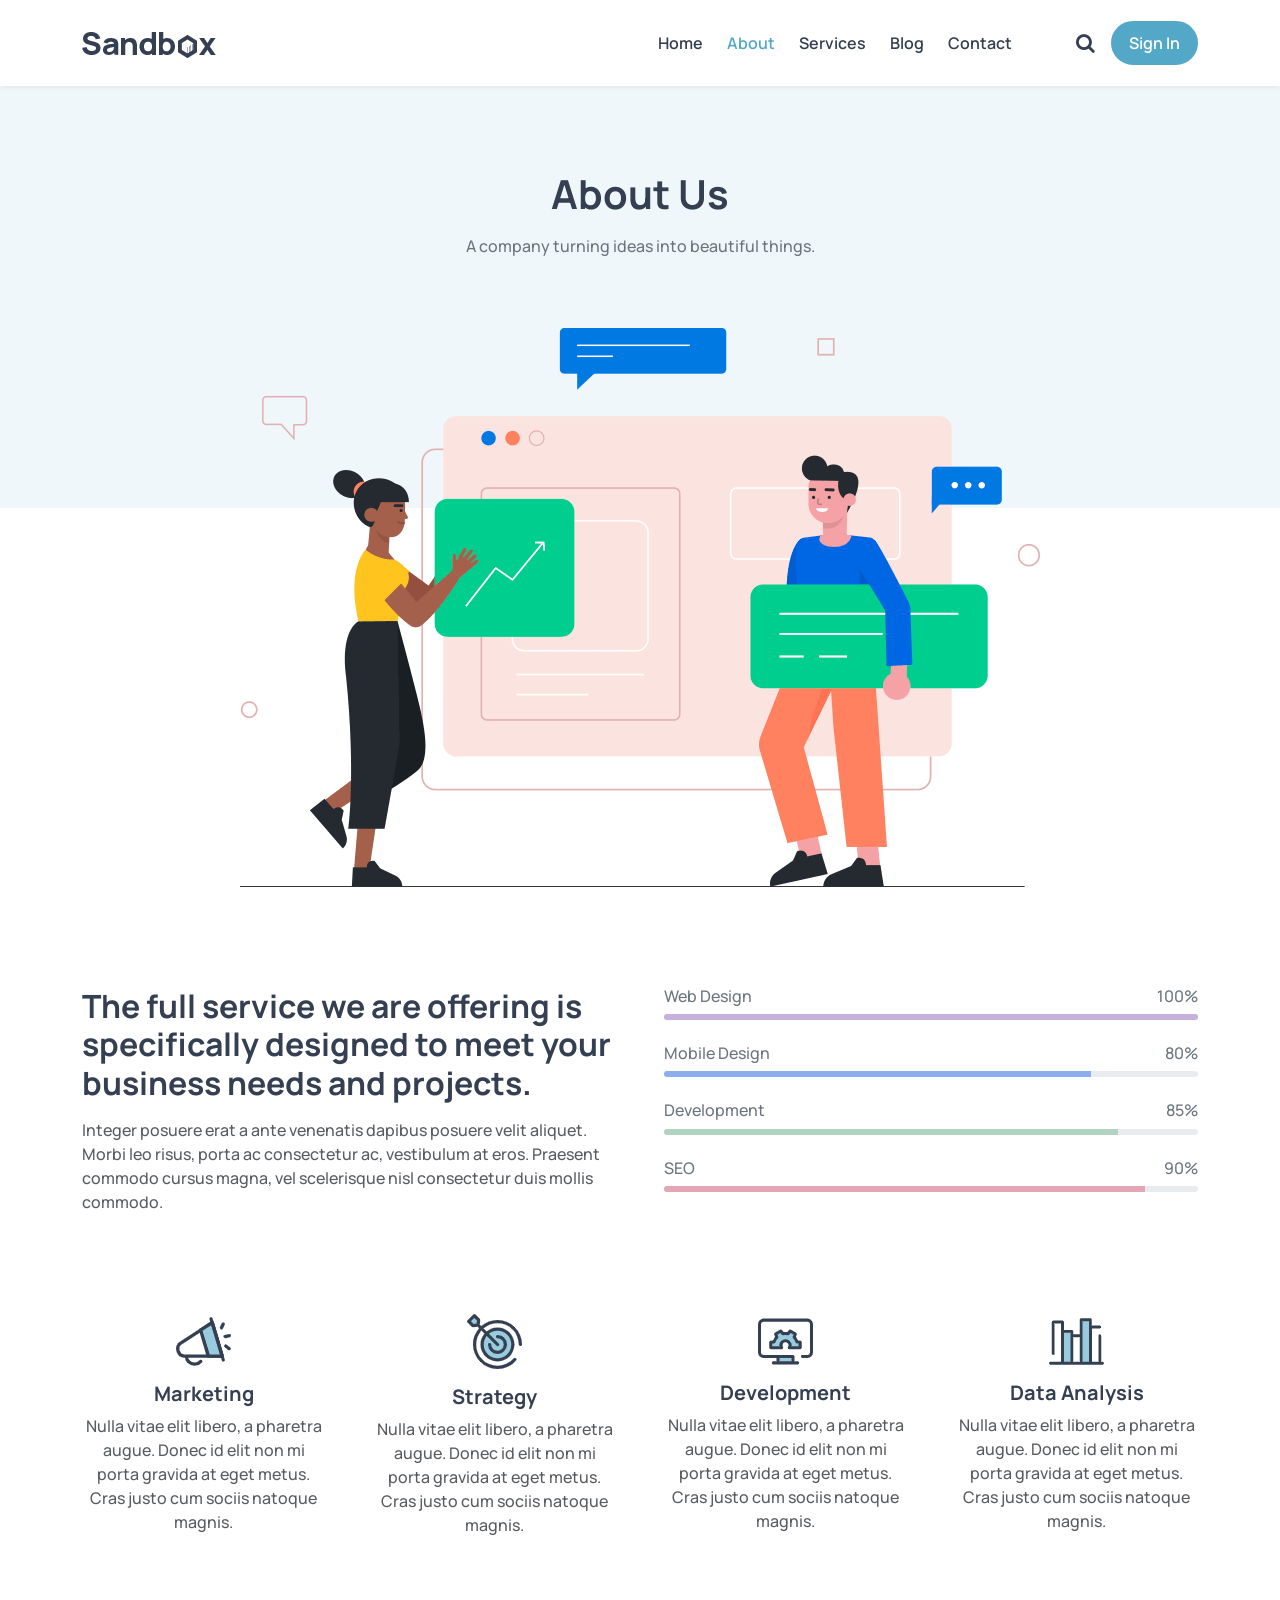
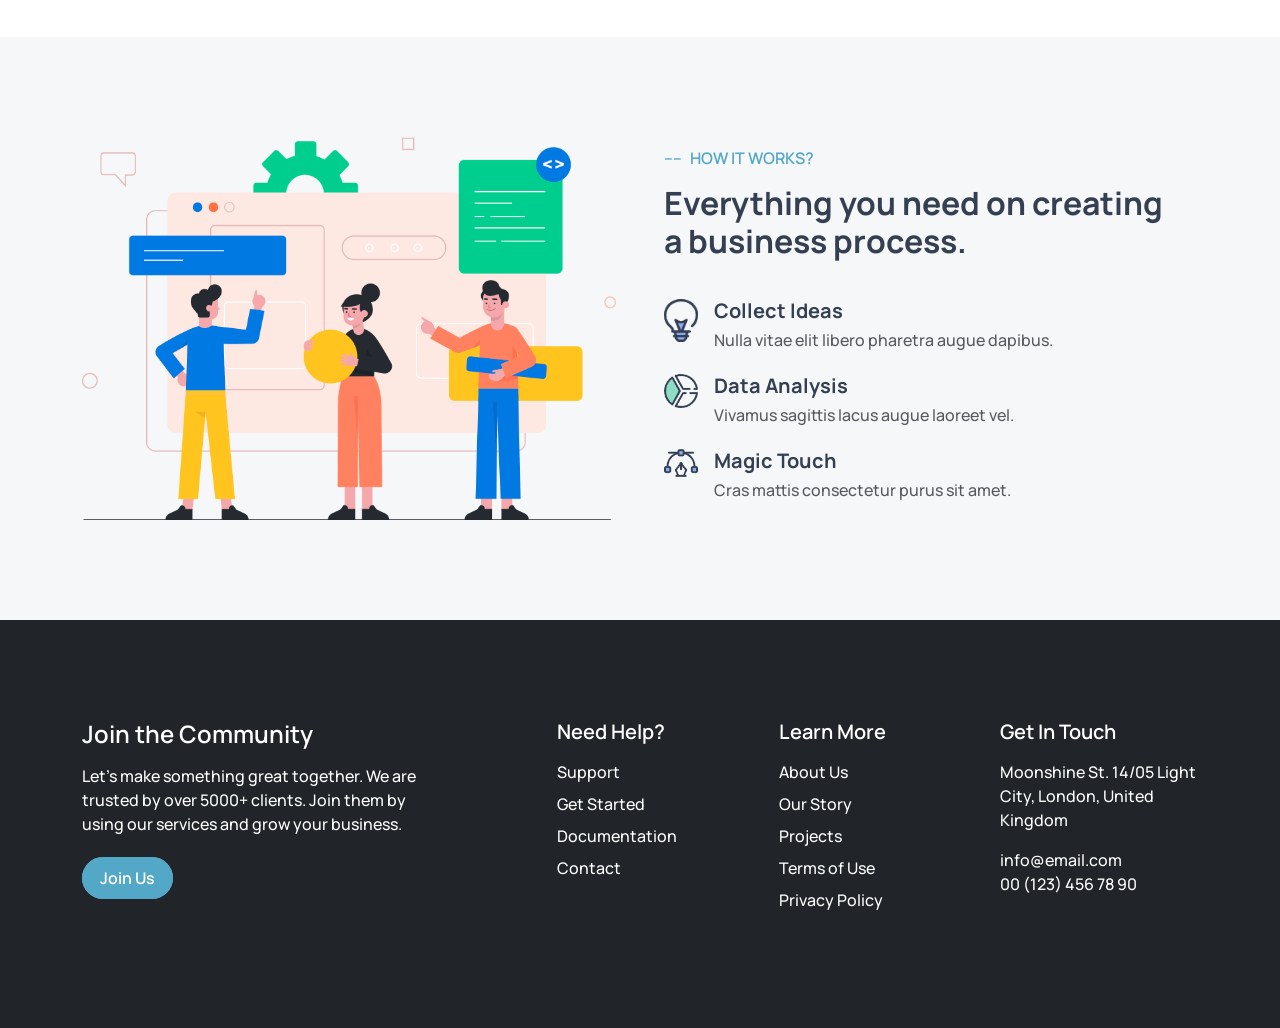
==== about.html @ 1c1f5404 "about 50% completed" ====
<!DOCTYPE html>
<html lang="en">
<head>
    <meta charset="UTF-8">
    <meta name="viewport" content="width=device-width, initial-scale=1">
    <title>Sandbox || About</title>
    <!-- Icons -->
    <link rel="stylesheet" href="https://cdnjs.cloudflare.com/ajax/libs/font-awesome/4.7.0/css/font-awesome.css"
        integrity="sha512-5A8nwdMOWrSz20fDsjczgUidUBR8liPYU+WymTZP1lmY9G6Oc7HlZv156XqnsgNUzTyMefFTcsFH/tnJE/+xBg=="
        crossorigin="anonymous" referrerpolicy="no-referrer" />
    <link rel="icon" type="png" href="images/logo/2.png">
    <!-- Fonts -->
    <link
        href="https://fonts.googleapis.com/css2?family=DM+Serif+Display:ital@0;1&family=Manrope:wght@200..800&display=swap"
        rel="stylesheet">
    <!-- CSS -->
    <link rel="stylesheet" href="https://cdn.jsdelivr.net/npm/bootstrap@5.3.8/dist/css/bootstrap.min.css">
    <link rel="stylesheet" href="css/master.css">
    <link rel="stylesheet" href="css/about.css">
</head>
<body>
    <!-- Navigation Start -->
    <nav class="navbar navbar-expand-lg bg-white">
        <div class="container">
            <a class="navbar-brand" href="index.html"><img src="images/logo/1.png" alt=""></a>
            <button class="navbar-toggler border-0" type="button" data-bs-toggle="collapse"
                data-bs-target="#navbarNavAltMarkup" aria-controls="navbarNavAltMarkup" aria-expanded="false"
                aria-label="Toggle navigation">
                <span class="navbar-toggler-icon"></span>
            </button>
            <div class="collapse navbar-collapse justify-content-end" id="navbarNavAltMarkup">
                <div class="navbar-nav align-items-lg-center align-items-start">
                    <a class="nav-link me-lg-2 me-0 mt-lg-0 mt-3 fw-semibold" aria-current="page"
                        href="index.html">Home</a>
                    <a class="nav-link me-lg-2 me-0 fw-semibold active" href="#">About</a>
                    <a class="nav-link me-lg-2 me-0 fw-semibold" href="service.html">Services</a>
                    <a class="nav-link me-lg-2 me-0 fw-semibold" href="blog.html">Blog</a>
                    <a class="nav-link me-lg-5 me-0 fw-semibold" href="contact.html">Contact</a>
                    <div class="d-flex align-items-center my-lg-0 my-2">
                        <a class="nav-link fw-semibold fs-5 me-2" href="contact.html"><i class="fa fa-search"
                                aria-hidden="true"></i></a>
                        <a href="contact.html"
                            class="btn_a px-3 py-2 text-white fw-semibold rounded-5 text-decoration-none">Sign In</a>
                    </div>
                </div>
            </div>
        </div>
    </nav>
    <!-- Navigation End -->


    <!-- Header Start -->
    <header>
        <div class="container">
            <div class="headline text-center mx-auto">
                <h1 class="fw-bold mb-lg-3 mb-2">About Us</h1>
                <h6 class="text-secondary lh-base mb-0">A company turning ideas into beautiful things.</h6>
            </div>
        </div>
    </header>
    <div class="header_image text-center"><img src="images/about/1.png" class="img-fluid" alt=""></div>
    <!-- Header End -->


    <!-- Service Top Start -->
    <section class="service_top">
        <div class="container">
            <div class="row g-lg-5 g-md-5 g-4">
                <div class="col-lg-6 d-lg-block d-none">
                    <h2 class="fw-bold mb-3">The full service we are offering is specifically designed to meet your business needs and projects.</h2>
                    <h6 class="text-muted lh-base mb-0">Integer posuere erat a ante venenatis dapibus posuere velit aliquet. Morbi leo risus, porta ac consectetur ac,
                    vestibulum at eros. Praesent commodo cursus magna, vel scelerisque nisl consectetur duis mollis commodo.</h6>
                </div>
                <div class="col-lg-6 d-lg-block d-none">
                    <div class="a mb-4">
                        <div class="labels d-flex justify-content-between align-items-center">
                            <h6 class="text-secondary mb-2">Web Design</h6>
                            <h6 class="text-secondary mb-2">100%</h6>
                        </div>
                        <div class="progress" role="progressbar" aria-label="Example 20px high" aria-valuenow="25" aria-valuemin="0"
                            aria-valuemax="100" style="height: 6px">
                            <div class="progress-bar" style="width: 100%"></div>
                        </div>
                    </div>
                    <div class="b mb-4">
                        <div class="labels d-flex justify-content-between align-items-center">
                            <h6 class="text-secondary mb-2">Mobile Design</h6>
                            <h6 class="text-secondary mb-2">80%</h6>
                        </div>
                        <div class="progress" role="progressbar" aria-label="Example 20px high" aria-valuenow="25" aria-valuemin="0"
                            aria-valuemax="100" style="height: 6px">
                            <div class="progress-bar" style="width: 80%"></div>
                        </div>
                    </div>
                    <div class="c mb-4">
                        <div class="labels d-flex justify-content-between align-items-center">
                            <h6 class="text-secondary mb-2">Development</h6>
                            <h6 class="text-secondary mb-2">85%</h6>
                        </div>
                        <div class="progress" role="progressbar" aria-label="Example 20px high" aria-valuenow="25" aria-valuemin="0"
                            aria-valuemax="100" style="height: 6px">
                            <div class="progress-bar" style="width: 85%"></div>
                        </div>
                    </div>
                    <div class="d">
                        <div class="labels d-flex justify-content-between align-items-center">
                            <h6 class="text-secondary mb-2">SEO</h6>
                            <h6 class="text-secondary mb-2">90%</h6>
                        </div>
                        <div class="progress" role="progressbar" aria-label="Example 20px high" aria-valuenow="25" aria-valuemin="0"
                            aria-valuemax="100" style="height: 6px">
                            <div class="progress-bar" style="width: 90%"></div>
                        </div>
                    </div>
                </div>
                <div class="col-lg-6 d-lg-none d-block">
                    <div class="a mb-lg-4 mb-md-4 mb-3">
                        <div class="labels d-flex justify-content-between align-items-center">
                            <h6 class="text-secondary mb-2">Web Design</h6>
                            <h6 class="text-secondary mb-2">100%</h6>
                        </div>
                        <div class="progress" role="progressbar" aria-label="Example 20px high" aria-valuenow="25" aria-valuemin="0"
                            aria-valuemax="100" style="height: 6px">
                            <div class="progress-bar" style="width: 100%"></div>
                        </div>
                    </div>
                    <div class="b mb-lg-4 mb-md-4 mb-3">
                        <div class="labels d-flex justify-content-between align-items-center">
                            <h6 class="text-secondary mb-2">Mobile Design</h6>
                            <h6 class="text-secondary mb-2">80%</h6>
                        </div>
                        <div class="progress" role="progressbar" aria-label="Example 20px high" aria-valuenow="25" aria-valuemin="0"
                            aria-valuemax="100" style="height: 6px">
                            <div class="progress-bar" style="width: 80%"></div>
                        </div>
                    </div>
                    <div class="c mb-lg-4 mb-md-4 mb-3">
                        <div class="labels d-flex justify-content-between align-items-center">
                            <h6 class="text-secondary mb-2">Development</h6>
                            <h6 class="text-secondary mb-2">85%</h6>
                        </div>
                        <div class="progress" role="progressbar" aria-label="Example 20px high" aria-valuenow="25" aria-valuemin="0"
                            aria-valuemax="100" style="height: 6px">
                            <div class="progress-bar" style="width: 85%"></div>
                        </div>
                    </div>
                    <div class="d mb-lg-0 mb-md-0 mb-2">
                        <div class="labels d-flex justify-content-between align-items-center">
                            <h6 class="text-secondary mb-2">SEO</h6>
                            <h6 class="text-secondary mb-2">90%</h6>
                        </div>
                        <div class="progress" role="progressbar" aria-label="Example 20px high" aria-valuenow="25" aria-valuemin="0"
                            aria-valuemax="100" style="height: 6px">
                            <div class="progress-bar" style="width: 90%"></div>
                        </div>
                    </div>
                </div>
                <div class="col-lg-6 d-lg-none d-block">
                    <h2 class="fw-bold mb-3">The full service we are offering is specifically designed to meet your business needs and
                        projects.</h2>
                    <h6 class="text-muted lh-base mb-0">Integer posuere erat a ante venenatis dapibus posuere velit aliquet. Morbi leo
                        risus, porta ac consectetur ac,
                        vestibulum at eros. Praesent commodo cursus magna, vel scelerisque nisl consectetur duis mollis commodo.</h6>
                </div>
            </div>
        </div>
    </section>
    <!-- Service Top End -->


    <!-- Service Bottom Start -->
    <section class="service_btm">
        <div class="container">
            <div class="row g-5 align-items-center justify-content-center">
                <div class="col-lg-3 col-md-6">
                    <div class="item text-center">
                        <div class="icon"><img src="images/waw/icon/3.PNG" class="img-fluid" alt=""></div>
                        <h5 class="fw-bold mt-3 mb-2">Marketing</h5>
                        <h6 class="text-muted lh-base mb-0 mx-auto">Nulla vitae elit libero, a pharetra augue. Donec id elit non mi porta gravida at eget metus. Cras justo cum sociis
                        natoque magnis.</h6>
                    </div>
                </div>
                <div class="col-lg-3 col-md-6">
                    <div class="item text-center">
                        <div class="icon"><img src="images/waw/icon/1.PNG" class="img-fluid" alt=""></div>
                        <h5 class="fw-bold mt-3 mb-2">Strategy</h5>
                        <h6 class="text-muted lh-base mb-0 mx-auto">Nulla vitae elit libero, a pharetra augue. Donec id elit non mi porta gravida at eget metus. Cras justo cum sociis
                        natoque magnis.</h6>
                    </div>
                </div>
                <div class="col-lg-3 col-md-6">
                    <div class="item text-center">
                        <div class="icon"><img src="images/waw/icon/4.PNG" class="img-fluid" alt=""></div>
                        <h5 class="fw-bold mt-3 mb-2">Development</h5>
                        <h6 class="text-muted lh-base mb-0 mx-auto">Nulla vitae elit libero, a pharetra augue. Donec id elit non mi porta gravida at eget metus. Cras justo cum sociis
                        natoque magnis.</h6>
                    </div>
                </div>
                <div class="col-lg-3 col-md-6">
                    <div class="item text-center">
                        <div class="icon"><img src="images/waw/icon/5.PNG" class="img-fluid" alt=""></div>
                        <h5 class="fw-bold mt-3 mb-2">Data Analysis</h5>
                        <h6 class="text-muted lh-base mb-0 mx-auto">Nulla vitae elit libero, a pharetra augue. Donec id elit non mi porta gravida at eget metus. Cras justo cum sociis
                        natoque magnis.</h6>
                    </div>
                </div>
            </div>
        </div>
    </section>
    <!-- Service Bottom End -->


    <!-- How It Works Start -->
    <section class="hiw">
        <div class="container">
            <div class="row g-5 align-items-center">
                <div class="col-lg-6">
                    <div class="image"><img src="images/about/2.png" class="img-fluid" alt=""></div>
                </div>
                <div class="col-lg-6">
                    <h6 class="cyan fw-semibold mb-lg-3 mb-md-3 mb-2"><span class="me-2">----</span>HOW IT WORKS?</h6>
                    <h2 class="fw-bold">Everything you need on creating a business process.</h2>
                    <div class="items mt-4">
                        <div class="item d-flex mb-3">
                            <div class="icon me-3"><img src="images/waw/icon/9.PNG" alt=""></div>
                            <div class="texts">
                                <h5 class="fw-bold">Collect Ideas</h5>
                                <h6 class="text-muted">Nulla vitae elit libero pharetra augue dapibus.</h6>
                            </div>
                        </div>
                        <div class="item d-flex mb-3">
                            <div class="icon me-3"><img src="images/waw/icon/10.PNG" alt=""></div>
                            <div class="texts">
                                <h5 class="fw-bold">Data Analysis</h5>
                                <h6 class="text-muted">Vivamus sagittis lacus augue laoreet vel.</h6>
                            </div>
                        </div>
                        <div class="item d-flex">
                            <div class="icon me-3"><img src="images/waw/icon/11.PNG" alt=""></div>
                            <div class="texts">
                                <h5 class="fw-bold">Magic Touch</h5>
                                <h6 class="text-muted">Cras mattis consectetur purus sit amet.</h6>
                            </div>
                        </div>
                    </div>
                </div>
            </div>
        </div>
    </section>
    <!-- How It Works End -->


    <!-- Footer Start -->
    <footer class="bg-dark">
        <div class="container">
            <div class="row">
                <div class="col-lg-4">
                    <h4 class="fw-semibold mb-3 text-white">Join the Community</h4>
                    <h6 class="text-white lh-base">Let's make something great together. We are trusted by over 5000+
                        clients. Join them by using our services and grow your
                        business.</h6>
                    <a href="contact.html"
                        class="btn_a px-3 py-2 text-white fw-semibold rounded-5 text-decoration-none">Join Us</a>
                </div>
                <div class="col-lg-7 offset-lg-1">
                    <div class="row">
                        <div class="col-lg-4 col-md-4">
                            <h5 class="fw-semibold mb-lg-3 mb-md-3 mb-2 mt-lg-0 mt-5 text-white">Need Help?</h5>
                            <ul class="links ps-0 list-unstyled">
                                <li class="mb-lg-2 mb-md-2 mb-0"><a href="#"
                                        class="text-white text-decoration-none">Support</a></li>
                                <li class="mb-lg-2 mb-md-2 mb-0"><a href="#" class="text-white text-decoration-none">Get
                                        Started</a></li>
                                <li class="mb-lg-2 mb-md-2 mb-0"><a href="#"
                                        class="text-white text-decoration-none">Documentation</a></li>
                                <li><a href="contact.html" class="text-white text-decoration-none">Contact</a></li>
                            </ul>
                        </div>
                        <div class="col-lg-4 col-md-4">
                            <h5 class="fw-semibold mb-lg-3 mb-md-3 mb-2 mt-lg-0 mt-md-5 mt-4 text-white">Learn More</h5>
                            <ul class="links ps-0 list-unstyled">
                                <li class="mb-lg-2 mb-md-2 mb-0"><a href="about.html"
                                        class="text-white text-decoration-none">About Us</a></li>
                                <li class="mb-lg-2 mb-md-2 mb-0"><a href="#" class="text-white text-decoration-none">Our
                                        Story</a></li>
                                <li class="mb-lg-2 mb-md-2 mb-0"><a href="#"
                                        class="text-white text-decoration-none">Projects</a></li>
                                <li class="mb-lg-2 mb-md-2 mb-0"><a href="#" class="text-white text-decoration-none">Terms
                                        of Use</a></li>
                                <li><a href="#" class="text-white text-decoration-none">Privacy Policy</a></li>
                            </ul>
                        </div>
                        <div class="col-lg-4 col-md-4">
                            <h5 class="fw-semibold mb-3 mt-lg-0 mt-md-0 margin_top mt-4 text-white">Get In Touch</h5>
                            <p class="text-white mb-lg-3 mb-md-3 mb-2">Moonshine St. 14/05 Light City, London, United
                                Kingdom</p>
                            <a href="#" class="email d-block text-white text-decoration-none">info@email.com</a>
                            <a href="#" class="number d-block text-white text-decoration-none">00 (123) 456 78 90</a>
                        </div>
                    </div>
                </div>
            </div>
        </div>
    </footer>
    <!-- Footer End -->
    
    
    <!-- Javascript -->
    <script src="https://cdn.jsdelivr.net/npm/bootstrap@5.3.8/dist/js/bootstrap.bundle.min.js"></script>
</body>
</html>
---- css/master.css ----
*,*::before,*::after {
    margin: 0;
    padding: 0;
    box-sizing: border-box;
    outline: 0;
}


/* Fonts */
body {
    font-family: "Manrope", sans-serif;
}
.fancy {
    font-family: "DM Serif Display", sans-serif;
}
.cyan {
    color: #54a8c7;
}


/* Buttons */
.btn_a {
    border: 2px solid #54a8c7;
    background-color: #54a8c7;
}
.btn_a:hover {
    transform: translateY(-2px);
    box-shadow: 0 6px 10px 0 #0000001e;
}
.btn_b {
    border: 2px solid #54a8c7;
    color: #54a8c7;
}
.btn_b:hover {
    background-color: #54a8c7;
    color: #fff;
    transform: translateY(-2px);
    box-shadow: 0 6px 10px 0 #0000001e;
}


/* Navigation CSS Start */
.navbar {
    position: fixed;
    top: 0;
    left: 0;
    width: 100%;
    z-index: 9999;
    padding: 20px 0;
    box-shadow: 0 0 5px 0 #ddd;
}
.navbar .nav-link {
    color: #343f52;
}
.navbar .active, .navbar .nav-link:hover {
    color: #54a8c7 !important;
}
/* Navigation CSS End */


/* Footer CSS Start */
footer {
    padding: 100px 0;
}
footer h4, footer h5 {
    color: #343f52;
}
footer h6, footer p {
    margin-bottom: 30px;
}
footer .links li a, footer p, footer .email, footer .number {
    font-weight: 500;
    transition: 0.4s;
}
footer .links li a:hover, footer .email:hover, footer .number:hover {
    color: #54a8c7 !important;
}
@media screen and (max-width: 768px) {
    footer {
        padding: 60px 0;
    }
    footer h4 {
        font-size: 18px;
    }
    footer h5 {
        font-size: 16px;
    }
    footer h6, footer p, footer .links li a, footer .email, footer .number, footer .btn_a {
        font-size: 14px;
    }
    footer .margin_top {
        margin-top: 44px !important;
    }
}
@media screen and (max-width: 576px) {
    footer {
        padding: 38px 0;
    }
    footer h4 {
        font-size: 16px;
    }
    footer h5 {
        font-size: 14px;
    }
    footer h6, footer p, footer .links li a, footer .email, footer .number, footer .btn_a {
        font-size: 12px;
    }
    footer .margin_top {
        margin-top: 24px !important;
    }
}
/* Footer CSS End */
---- css/about.css ----
/* Header CSS Start */
header {
    padding: 170px 0 250px;
    background-color: #eff7fa;
    margin-bottom: -180px;
}
header .headline {
    max-width: 360px;
}
header .headline h1 {
    color: #343f52;
}
@media screen and (max-width: 768px) {
    header {
        padding: 150px 0 170px;
        margin-bottom: -120px;
    }
    header .headline {
        max-width: 220px;
    }
    header .headline h1 {
        font-size: 38px;
    }
    header .headline h6 {
        font-size: 14px;
    }
    .header_image {
        padding: 0 60px;
    }
}
@media screen and (max-width: 576px) {
    header {
        padding: 130px 0;
        margin-bottom: -100px;
    }
    header .headline {
        max-width: 180px;
    }
    header .headline h1 {
        font-size: 24px;
    }
    header .headline h6 {
        font-size: 12px;
    }
    .header_image {
        padding: 0 30px;
    }
}
/* Header CSS End */


/* Service Top CSS Start */
.service_top {
    padding: 100px 0;
}
.service_top h2 {
    color: #343f52;
}
.service_top .a .progress-bar {
    background-color: #c6b0dc;
}
.service_top .b .progress-bar {
    background-color: #8caeec;
}
.service_top .c .progress-bar {
    background-color: #b0d4c1;
}
.service_top .d .progress-bar {
    background-color: #e3a6b6;
}
@media screen and (max-width: 768px) {
    .service_top {
        padding: 60px 0;
    }
    .service_top h2 {
        font-size: 26px;
    }
    .service_top h6 {
        font-size: 14px;
    }
}
@media screen and (max-width: 576px) {
    .service_top {
        padding: 38px 0;
    }
    .service_top h2 {
        font-size: 17px;
    }
    .service_top h6 {
        font-size: 11px;
    }
}
/* Service Top CSS End */


/* Service Bottom CSS Start */
.service_btm {
    padding: 0 0 100px;
}
.service_btm .item h5 {
    color: #343f52;
}
.service_btm .item h6 {
    max-width: 280px;
}
@media screen and (max-width: 768px) {
    .service_btm {
        padding: 0 0 60px;
    }
    .service_btm .item h5 {
        font-size: 16px;
    }
    .service_btm .item h6 {
        font-size: 14px;
    }
}
@media screen and (max-width: 576px) {
    .service_btm {
        padding: 0 0 38px;
    }
    .service_btm .item h5 {
        font-size: 14px;
    }
    .service_btm .item h6 {
        font-size: 12px;
        max-width: 220px;
    }
}
/* Service Bottom CSS End */


/* How It Works CSS Start */
.hiw {
    padding: 100px 0;
    background-color: #f6f7f9;
}
.hiw h2 {
    max-width: 500px;
    margin-bottom: 38px;
}
.hiw h2, .hiw .item h5 {
    color: #343f52;
}
.hiw .item .icon img {
    width: 34px;
}
@media screen and (max-width: 768px) {
    .hiw {
        padding: 60px 0;
    }
    .hiw h2 {
        font-size: 26px;
    }
    .hiw .item h5 {
        font-size: 16px;
    }
    .hiw h6 {
        font-size: 14px;
    }
}
@media screen and (max-width: 576px) {
    .hiw {
        padding: 38px 0;
    }
    .hiw h2 {
        font-size: 18px;
        margin-bottom: 26px;
    }
    .hiw .item h5 {
        font-size: 14px;
    }
    .hiw h6 {
        font-size: 12px;
    }
}
/* How It Works CSS End */
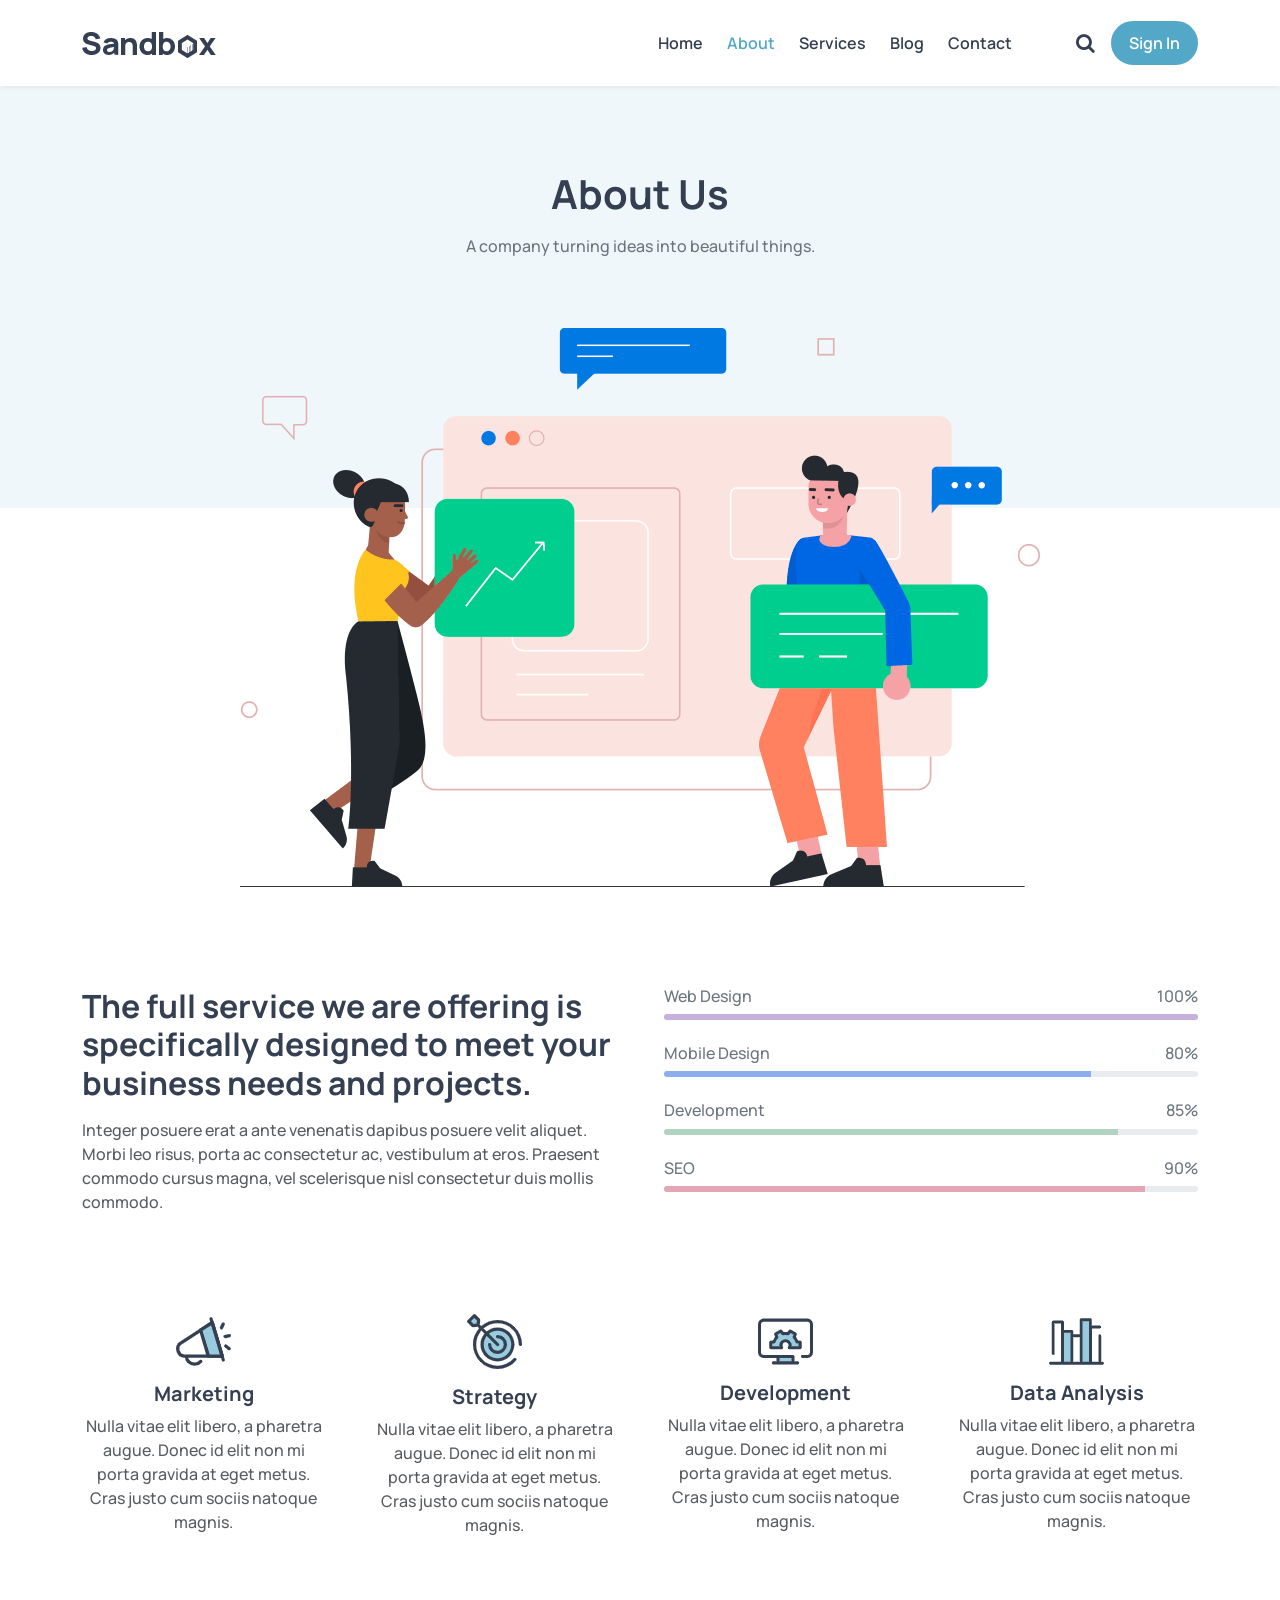
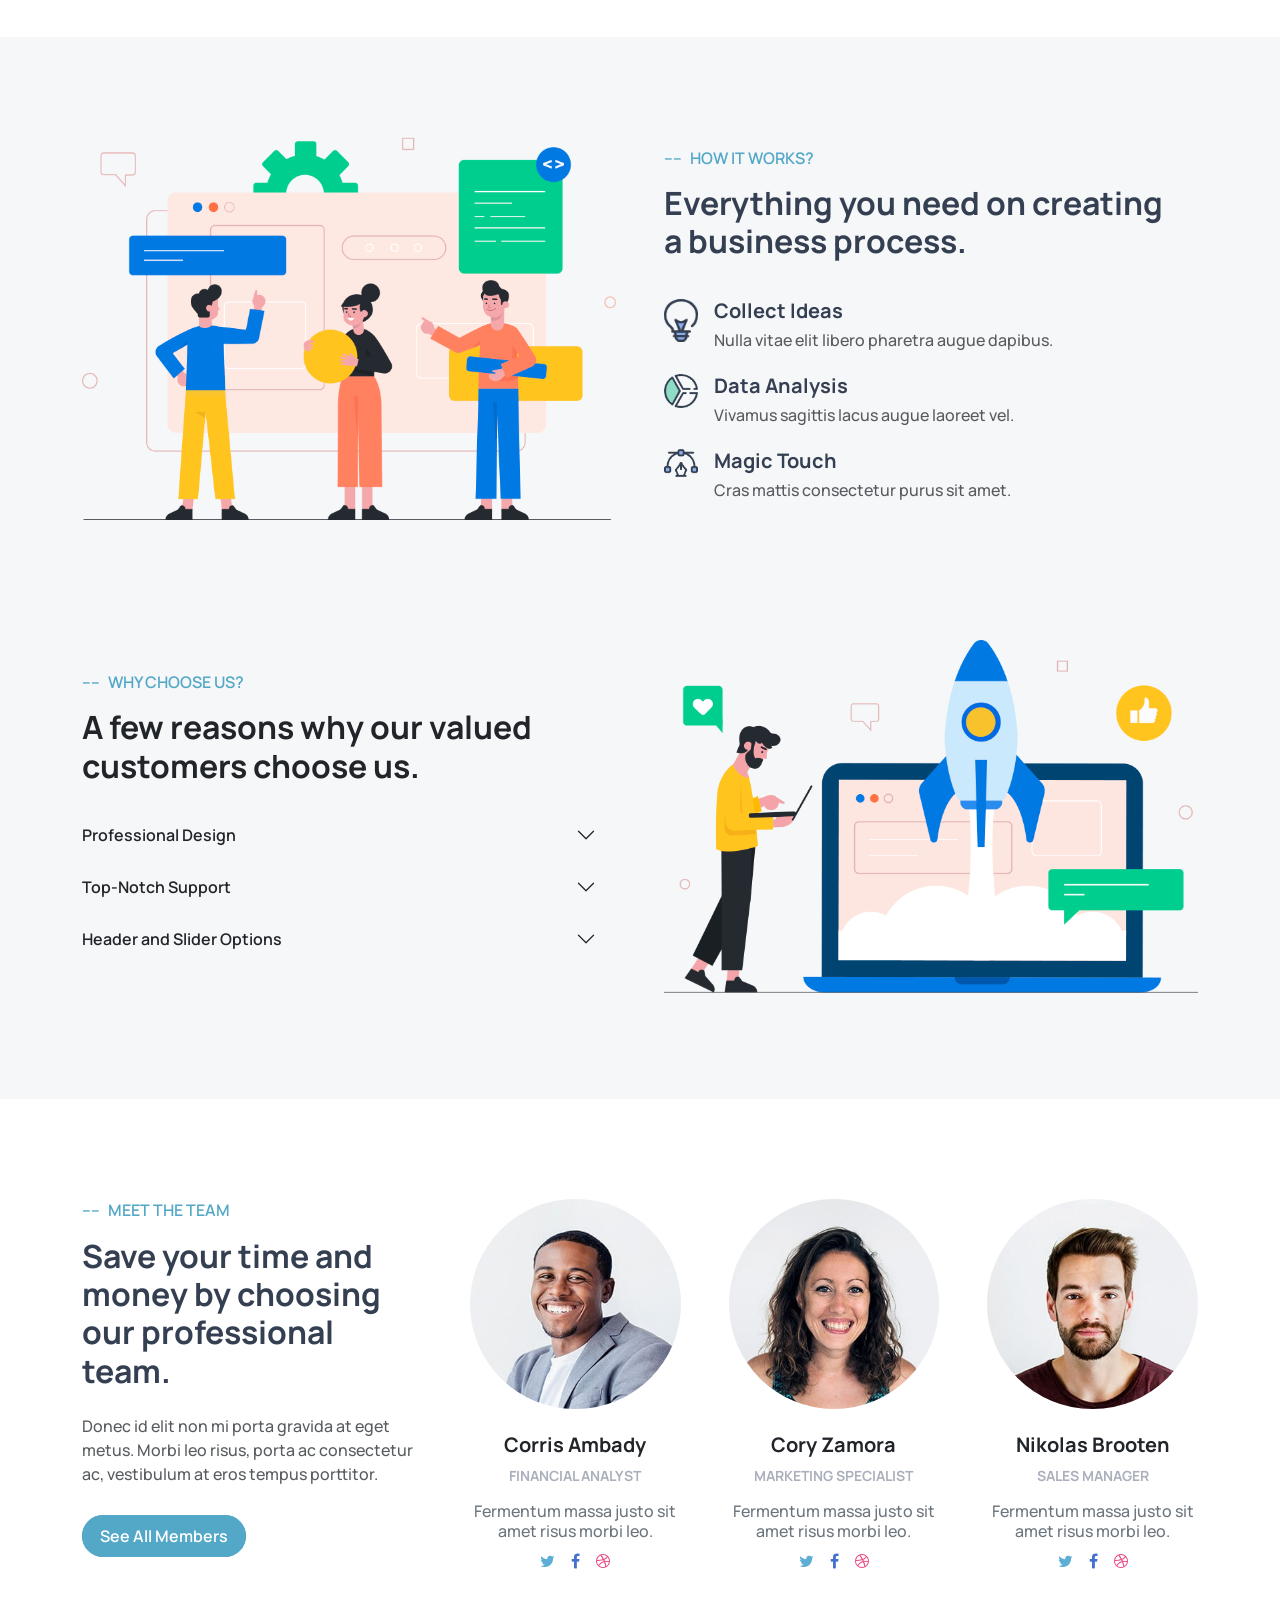
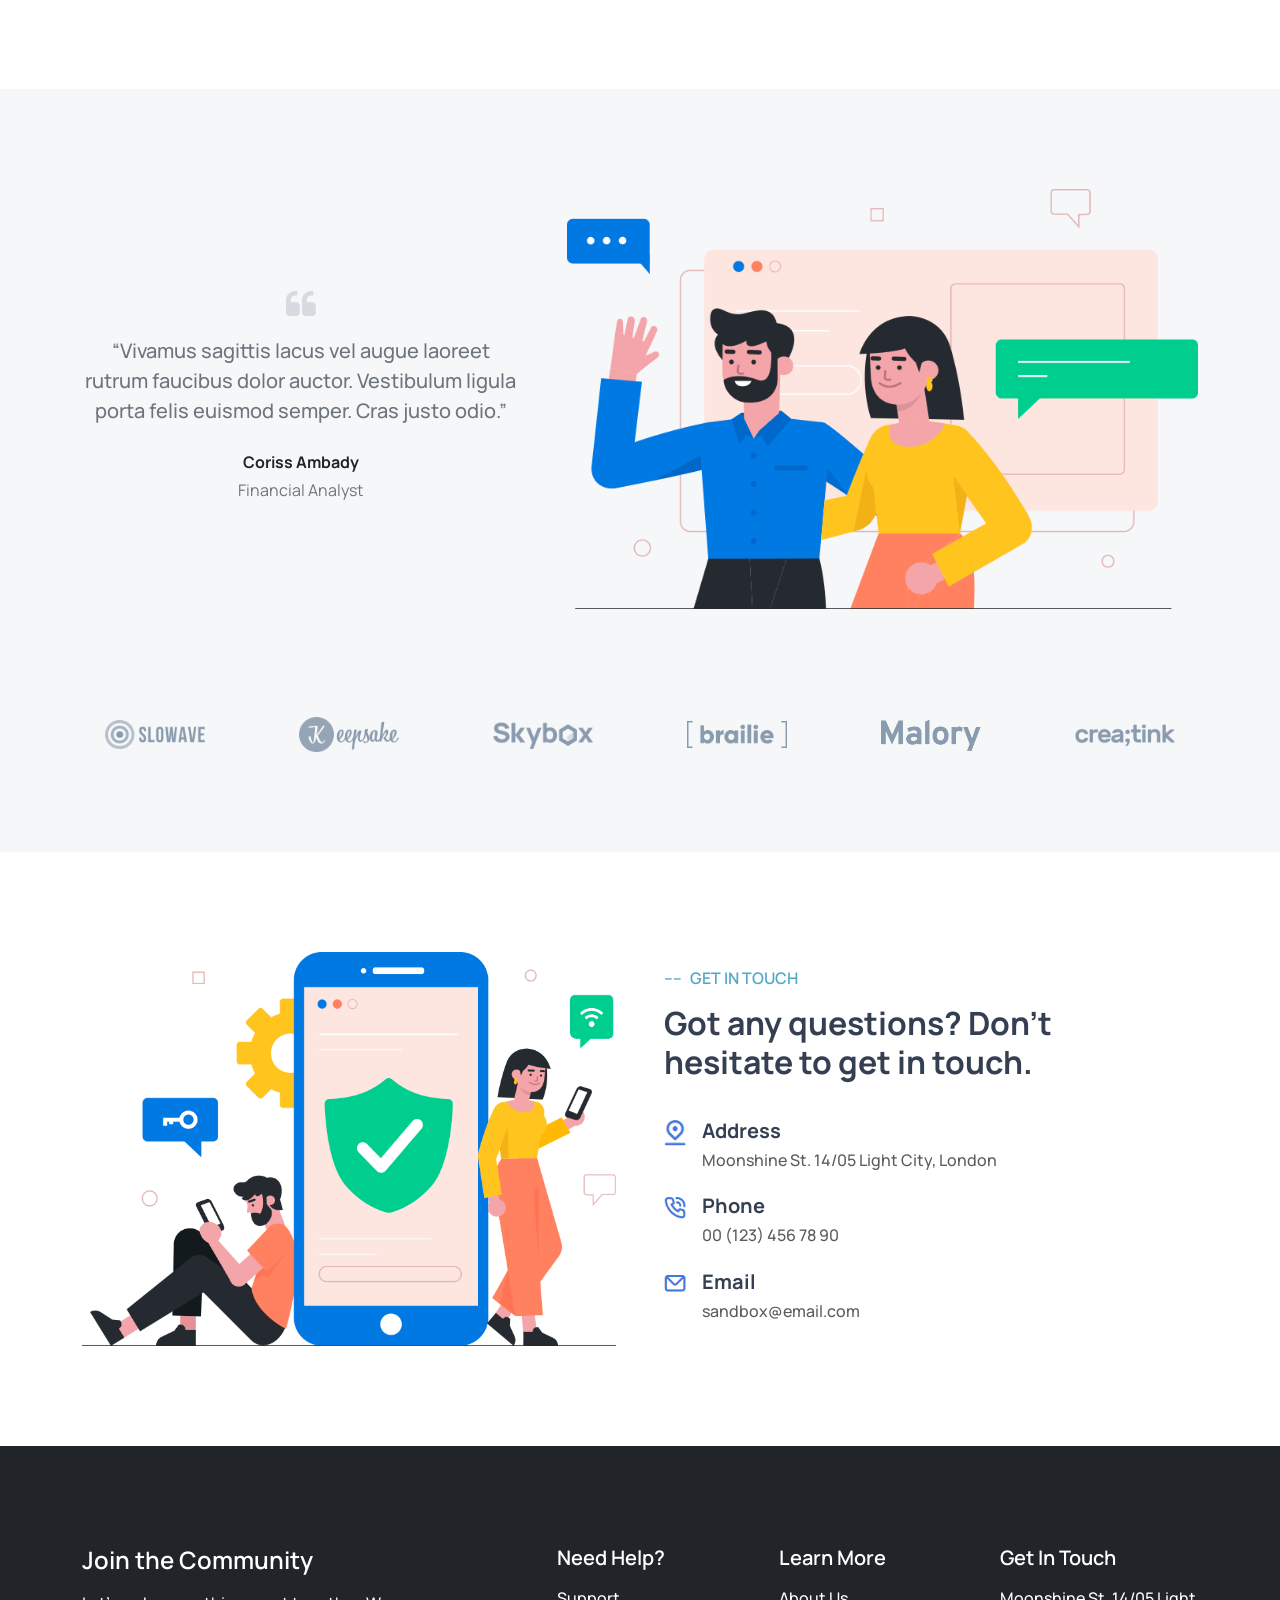
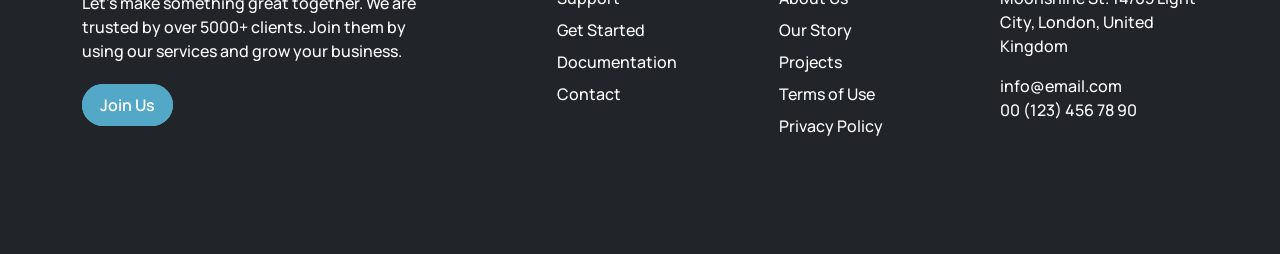
==== commit 11622055: "contact page completed, service page started" ====
--- a/about.html
+++ b/about.html
@@ -250,6 +250,211 @@
     <!-- How It Works End -->
 
 
+    <!-- Why Choose Us Start -->
+    <section class="wcu">
+        <div class="container">
+            <div class="row g-5 align-items-center">
+                <div class="col-lg-6">
+                    <h6 class="cyan fw-semibold mb-lg-3 mb-md-2 mb-1"><span class="me-2">----</span>WHY CHOOSE US?</h6>
+                    <h2 class="fw-bold mb-4">A few reasons why our valued customers choose us.</h2>
+                    <div class="accordion accordion-flush" id="accordionFlushExample">
+                        <div class="accordion-item bg-transparent border-0">
+                            <h2 class="accordion-header">
+                                <button class="accordion-button ps-0 bg-transparent collapsed fw-semibold" type="button"
+                                    data-bs-toggle="collapse" data-bs-target="#flush-collapseOne" aria-expanded="false"
+                                    aria-controls="flush-collapseOne">
+                                    Professional Design
+                                </button>
+                            </h2>
+                            <div id="flush-collapseOne" class="accordion-collapse collapse" data-bs-parent="#accordionFlushExample">
+                                <div class="accordion-body pt-0 pb-2 p-1 ps-0 text-secondary">Fusce dapibus, tellus ac cursus commodo, tortor mauris
+                                    condimentum nibh, ut fermentum massa justo sit amet risus.</div>
+                            </div>
+                        </div>
+                        <div class="accordion-item bg-transparent border-0">
+                            <h2 class="accordion-header">
+                                <button class="accordion-button ps-0 bg-transparent collapsed fw-semibold" type="button"
+                                    data-bs-toggle="collapse" data-bs-target="#flush-collapseTwo" aria-expanded="false"
+                                    aria-controls="flush-collapseTwo">
+                                    Top-Notch Support
+                                </button>
+                            </h2>
+                            <div id="flush-collapseTwo" class="accordion-collapse collapse" data-bs-parent="#accordionFlushExample">
+                                <div class="accordion-body pt-0 pb-2 p-1 ps-0 text-secondary">Fusce dapibus, tellus ac cursus commodo, tortor mauris
+                                    condimentum nibh, ut fermentum massa justo sit amet risus.</div>
+                            </div>
+                        </div>
+                        <div class="accordion-item bg-transparent border-0">
+                            <h2 class="accordion-header">
+                                <button class="accordion-button ps-0 bg-transparent collapsed fw-semibold" type="button"
+                                    data-bs-toggle="collapse" data-bs-target="#flush-collapseThree" aria-expanded="false"
+                                    aria-controls="flush-collapseThree">
+                                    Header and Slider Options
+                                </button>
+                            </h2>
+                            <div id="flush-collapseThree" class="accordion-collapse collapse" data-bs-parent="#accordionFlushExample">
+                                <div class="accordion-body pt-0 pb-2 p-1 ps-0 text-secondary">Fusce dapibus, tellus ac cursus commodo, tortor mauris
+                                    condimentum nibh, ut fermentum massa justo sit amet risus.</div>
+                            </div>
+                        </div>
+                    </div>
+                </div>
+                <div class="col-lg-6">
+                    <div class="image"><img src="images/about/3.png" class="img-fluid" alt=""></div>
+                </div>
+            </div>
+        </div>
+    </section>
+    <!-- Why Choose Us End -->
+
+
+    <!-- Our Team Start -->
+    <section class="team">
+        <div class="container">
+            <div class="row g-5 align-items-center">
+                <div class="col-lg-4">
+                    <h6 class="cyan fw-semibold mb-lg-3 mb-md-2 mb-1"><span class="me-2">----</span>MEET THE TEAM</h6>
+                    <h2 class="fw-bold mb-4">Save your time and money by choosing our professional team.</h2>
+                    <h6 class="text-muted lh-base">Donec id elit non mi porta gravida at eget metus. Morbi leo risus, porta ac consectetur ac, vestibulum at eros tempus porttitor.</h6>
+                    <div class="margin_btm"></div>
+                    <a href="contact.html" class="btn_a px-3 py-2 text-white fw-semibold rounded-5 text-decoration-none">See All Members</a>
+                    <div class="margin_btm"></div>
+                </div>
+                <div class="col-lg-8">
+                    <div class="row g-lg-5 g-md-5 g-4">
+                        <div class="col-lg-4 col-md-6">
+                            <div class="item text-center">
+                                <div class="image"><img src="images/team/1.jpg" class="img-fluid rounded-circle" alt=""></div>
+                                <h5 class="fw-bold mt-4">Corris Ambady</h5>
+                                <p class="fw-bold">FINANCIAL ANALYST</p>
+                                <h6 class="text-secondary">Fermentum massa justo sit amet risus morbi leo.</h6>
+                                <ul class="ps-0 list-unstyled d-flex justify-content-center align-items-center">
+                                    <li class="me-3"><a href="#" class="icon twitter text-decoration-none"><i class="fa fa-twitter" aria-hidden="true"></i></a></li>
+                                    <li class="me-3"><a href="#" class="icon facebook text-decoration-none"><i class="fa fa-facebook" aria-hidden="true"></i></a></li>
+                                    <li><a href="#" class="icon dribbble text-decoration-none"><i class="fa fa-dribbble" aria-hidden="true"></i></a></li>
+                                </ul>
+                            </div>
+                        </div>
+                        <div class="col-lg-4 col-md-6">
+                            <div class="item text-center">
+                                <div class="image"><img src="images/team/2.jpg" class="img-fluid rounded-circle" alt=""></div>
+                                <h5 class="fw-bold mt-4">Cory Zamora</h5>
+                                <p class="fw-bold">MARKETING SPECIALIST</p>
+                                <h6 class="text-secondary">Fermentum massa justo sit amet risus morbi leo.</h6>
+                                <ul class="ps-0 list-unstyled d-flex justify-content-center align-items-center">
+                                    <li class="me-3"><a href="#" class="icon twitter text-decoration-none"><i class="fa fa-twitter" aria-hidden="true"></i></a></li>
+                                    <li class="me-3"><a href="#" class="icon facebook text-decoration-none"><i class="fa fa-facebook" aria-hidden="true"></i></a></li>
+                                    <li><a href="#" class="icon dribbble text-decoration-none"><i class="fa fa-dribbble" aria-hidden="true"></i></a></li>
+                                </ul>
+                            </div>
+                        </div>
+                        <div class="col-lg-4">
+                            <div class="item text-center d-lg-block d-none">
+                                <div class="image"><img src="images/team/3.jpg" class="img-fluid rounded-circle" alt=""></div>
+                                <h5 class="fw-bold mt-4">Nikolas Brooten</h5>
+                                <p class="fw-bold">SALES MANAGER</p>
+                                <h6 class="text-secondary">Fermentum massa justo sit amet risus morbi leo.</h6>
+                                <ul class="ps-0 list-unstyled d-flex justify-content-center align-items-center">
+                                    <li class="me-3"><a href="#" class="icon twitter text-decoration-none"><i class="fa fa-twitter" aria-hidden="true"></i></a></li>
+                                    <li class="me-3"><a href="#" class="icon facebook text-decoration-none"><i class="fa fa-facebook" aria-hidden="true"></i></a></li>
+                                    <li><a href="#" class="icon dribbble text-decoration-none"><i class="fa fa-dribbble" aria-hidden="true"></i></a></li>
+                                </ul>
+                            </div>
+                        </div>
+                    </div>
+                </div>
+            </div>
+        </div>
+    </section>
+    <!-- Our Team End -->
+
+
+    <!-- Testimonial Start -->
+    <div class="testimonial">
+        <div class="container">
+            <div class="row g-5 align-items-center">
+                <div class="col-lg-5">
+                    <div class="wrapper text-center">
+                        <div class="icon fs-2 mb-2"><i class="fa fa-quote-left" aria-hidden="true"></i></div>
+                        <h5 class="text-secondary lh-base mb-lg-4 mb-3">“Vivamus sagittis lacus vel augue laoreet rutrum faucibus dolor auctor. Vestibulum ligula porta felis euismod semper.
+                        Cras justo odio.”</h5>
+                        <p class="fw-bold mb-1">Coriss Ambady</p>
+                        <p class="text-secondary">Financial Analyst</p>
+                    </div>
+                </div>
+                <div class="col-lg-7">
+                    <div class="image"><img src="images/about/4.png" alt="" class="img-fluid"></div>
+                </div>
+                <div class="col-lg-12">
+                    <div class="brand">
+                        <div class="row g-5 justify-content-center align-items-center">
+                            <div class="col-lg-2 col-md-3 col-6">
+                                <div class="image mx-auto mb-lg-0 mb-md-0"><img src="images/logo/brand/9.png" class="img-fluid" alt=""></div>
+                            </div>
+                            <div class="col-lg-2 col-md-3 col-6">
+                                <div class="image mx-auto mb-lg-0 mb-md-0"><img src="images/logo/brand/2.png" class="img-fluid" alt=""></div>
+                            </div>
+                            <div class="col-lg-2 col-md-3 col-6">
+                                <div class="image mx-auto mb-lg-0 mb-md-0"><img src="images/logo/brand/3.png" class="img-fluid" alt=""></div>
+                            </div>
+                            <div class="col-lg-2 col-md-3 col-6">
+                                <div class="image mx-auto mb-lg-0 mb-md-0"><img src="images/logo/brand/4.png" class="img-fluid" alt=""></div>
+                            </div>
+                            <div class="col-lg-2 col-md-3 col-6">
+                                <div class="image mx-auto mb-lg-0 mb-md-0"><img src="images/logo/brand/5.png" class="img-fluid" alt=""></div>
+                            </div>
+                            <div class="col-lg-2 col-md-3 col-6">
+                                <div class="image mx-auto"><img src="images/logo/brand/6.png" class="img-fluid" alt=""></div>
+                            </div>
+                        </div>
+                    </div>
+                </div>
+            </div>
+        </div>
+    </div>
+    <!-- Testimonial End -->
+
+
+    <!-- Get In Touch Start -->
+    <section class="git">
+        <div class="container">
+            <div class="row g-5 align-items-center">
+                <div class="col-lg-6">
+                    <div class="image"><img src="images/about/5.png" class="img-fluid" alt=""></div>
+                </div>
+                <div class="col-lg-6">
+                    <h6 class="cyan fw-semibold mb-lg-3 mb-md-3 mb-2"><span class="me-2">----</span>GET IN TOUCH</h6>
+                    <h2 class="fw-bold">Got any questions? Don't hesitate to get in touch.</h2>
+                    <div class="items mt-4">
+                        <div class="item d-flex mb-3">
+                            <div class="icon me-3"><img src="images/waw/icon/12.PNG" alt=""></div>
+                            <div class="texts">
+                                <h5 class="fw-bold">Address</h5>
+                                <h6 class="text-muted">Moonshine St. 14/05 Light City, London</h6>
+                            </div>
+                        </div>
+                        <div class="item d-flex mb-3">
+                            <div class="icon me-3"><img src="images/waw/icon/13.PNG" alt=""></div>
+                            <div class="texts">
+                                <h5 class="fw-bold">Phone</h5>
+                                <h6 class="text-muted">00 (123) 456 78 90</h6>
+                            </div>
+                        </div>
+                        <div class="item d-flex">
+                            <div class="icon me-3"><img src="images/waw/icon/14.PNG" alt=""></div>
+                            <div class="texts">
+                                <h5 class="fw-bold">Email</h5>
+                                <h6 class="text-muted">sandbox@email.com</h6>
+                            </div>
+                        </div>
+                    </div>
+                </div>
+            </div>
+        </div>
+    </section>
+    <!-- Get In Touch End -->
+
+
     <!-- Footer Start -->
     <footer class="bg-dark">
         <div class="container">
--- a/css/about.css
+++ b/css/about.css
@@ -173,4 +173,169 @@
         font-size: 12px;
     }
 }
-/* How It Works CSS End */+/* How It Works CSS End */
+
+
+/* Why Choose Us CSS Start */
+.wcu {
+    padding: 20px 0 100px;
+    background-color: #f6f7f9;
+}
+.wcu .accordion-button:hover {
+    color: #54a8c7;
+}
+.wcu .accordion-button:focus {
+    color: #54a8c7;
+    box-shadow: none;
+    border: 0;
+}
+@media screen and (max-width: 768px) {
+    .wcu {
+        padding: 20px 0 60px;
+    }
+    .wcu h2 {
+        font-size: 26px;
+    }
+    .wcu h6, .wcu .accordion-button, .wcu .accordion-body {
+        font-size: 14px;
+        padding: 10px 0;
+    }
+}
+@media screen and (max-width: 576px) {
+    .wcu {
+        padding: 20px 0 38px; 
+    }
+    .wcu h2 {
+        font-size: 18px;
+    }
+    .wcu h6, .wcu .accordion-button, .wcu .accordion-body {
+        font-size: 12px;
+        padding: 6px 0;
+    }
+}
+/* Why Choose Us CSS End */
+
+
+/* Our Team CSS Start */
+.team {
+    padding: 100px 0;
+}
+.team h2 {
+    color: #343f52;
+}
+.team .margin_btm {
+    margin-top: 38px;
+}
+.team .item p {
+    font-size: 14px;
+    color: #aab0bc;
+}
+.team .item ul li .twitter {
+    color: #5daed5;
+}
+.team .item ul li .facebook {
+    color: #4470cf;
+}
+.team .item ul li .dribbble {
+    color: #e94d88;
+}
+@media screen and (max-width: 768px) {
+    .team {
+        padding: 60px 0;
+    }
+}
+/* Our Team CSS End */
+
+
+/* Testimonial CSS Start */
+.testimonial {
+    padding: 100px 0;
+    background-color: #f6f7f9;
+}
+.testimonial .wrapper .icon {
+    color: #aab0bc68;
+}
+.testimonial .brand {
+    padding: 60px 0 0;
+}
+.testimonial .brand .image {
+    max-width: 100px;
+}
+.testimonial .brand .image img {
+    width: 100%;
+}
+@media screen and (max-width: 768px) {
+    .testimonial {
+        padding: 60px 0;
+    }
+    .testimonial h5 {
+        font-size: 16px;
+    }
+    .testimonial p {
+        font-size: 14px;
+    }
+    .testimonial .brand {
+        padding: 30px 0 0;
+    }
+}
+@media screen and (max-width: 576px) {
+    .testimonial {
+        padding: 38px 0;
+    }
+    .testimonial h5 {
+        font-size: 13px;
+    }
+    .testimonial p {
+        font-size: 12px;
+    }
+    .testimonial .brand {
+        padding: 10px 0 0;
+    }
+}
+/* Testimonial CSS End */
+
+
+/* Get In Touch CSS Start */
+.git {
+    padding: 100px 0;
+}
+.git h2 {
+    max-width: 500px;
+    margin-bottom: 38px;
+}
+.git h2, .git .item h5 {
+    color: #343f52;
+}
+.git .item .icon img {
+    width: 22px;
+}
+@media screen and (max-width: 768px) {
+    .git {
+        padding: 60px 0;
+    }
+    .git h2 {
+        font-size: 26px;
+    }
+    .git .item h5 {
+        font-size: 16px;
+    }
+    .git h6 {
+        font-size: 14px;
+    }
+}
+@media screen and (max-width: 576px) {
+    .git {
+        padding: 38px 0;
+    }
+    .git h2 {
+        font-size: 18px;
+        margin-bottom: 26px;
+    }
+    .git .item h5 {
+        font-size: 14px;
+    }
+    .git h6 {
+        font-size: 12px;
+    }
+}
+/* Get In Touch CSS End */
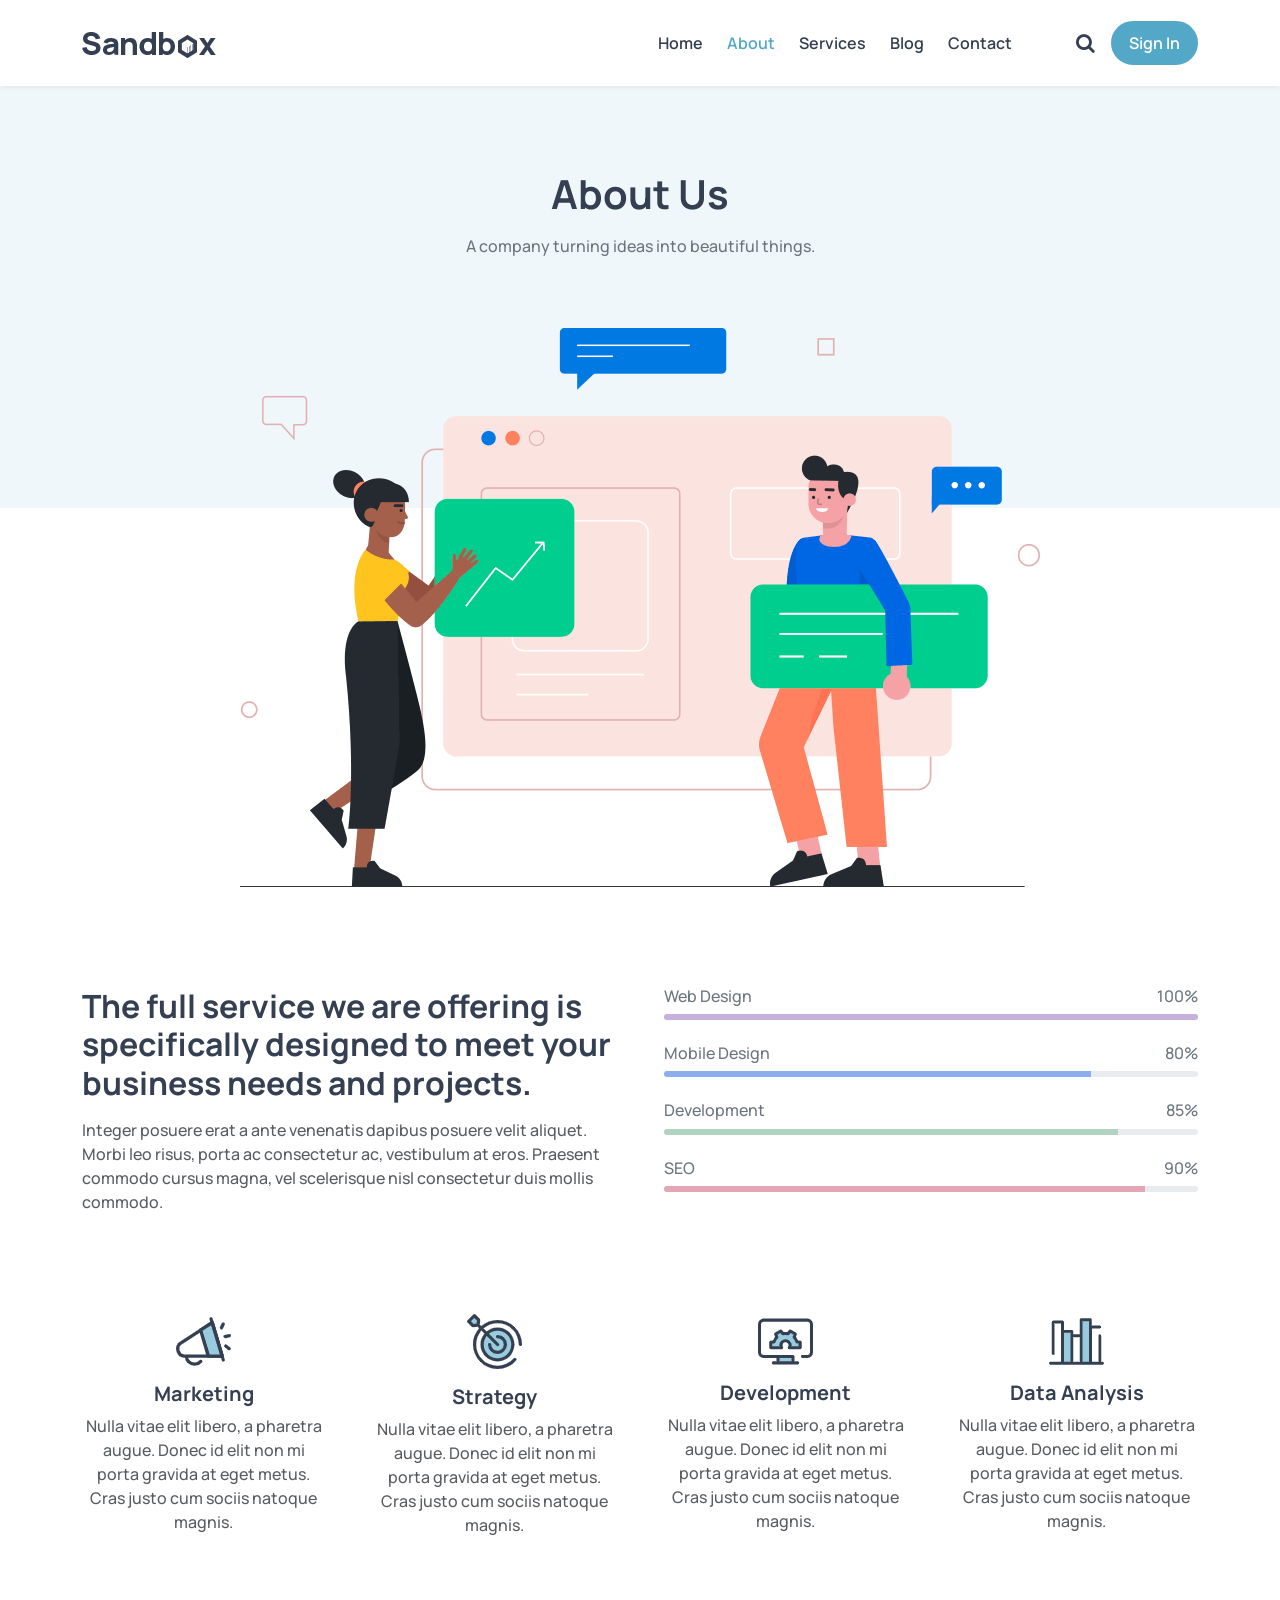
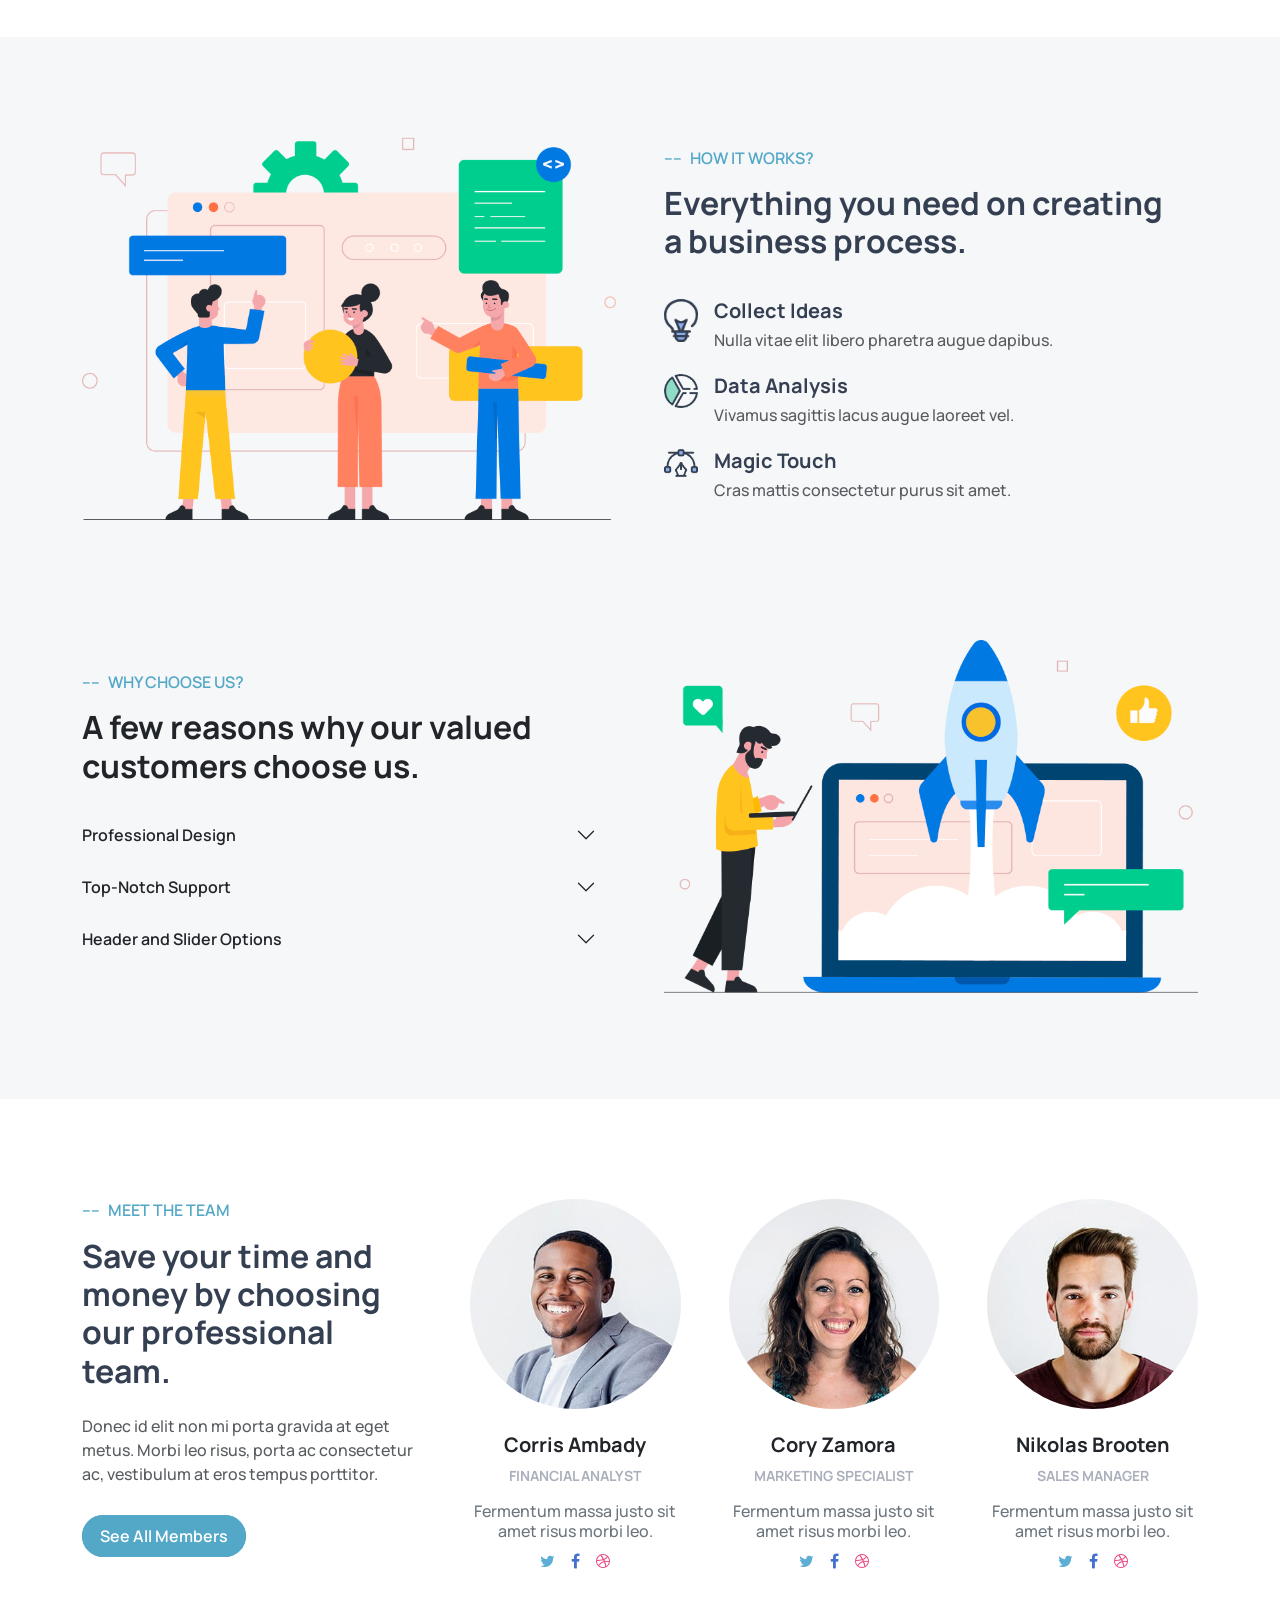
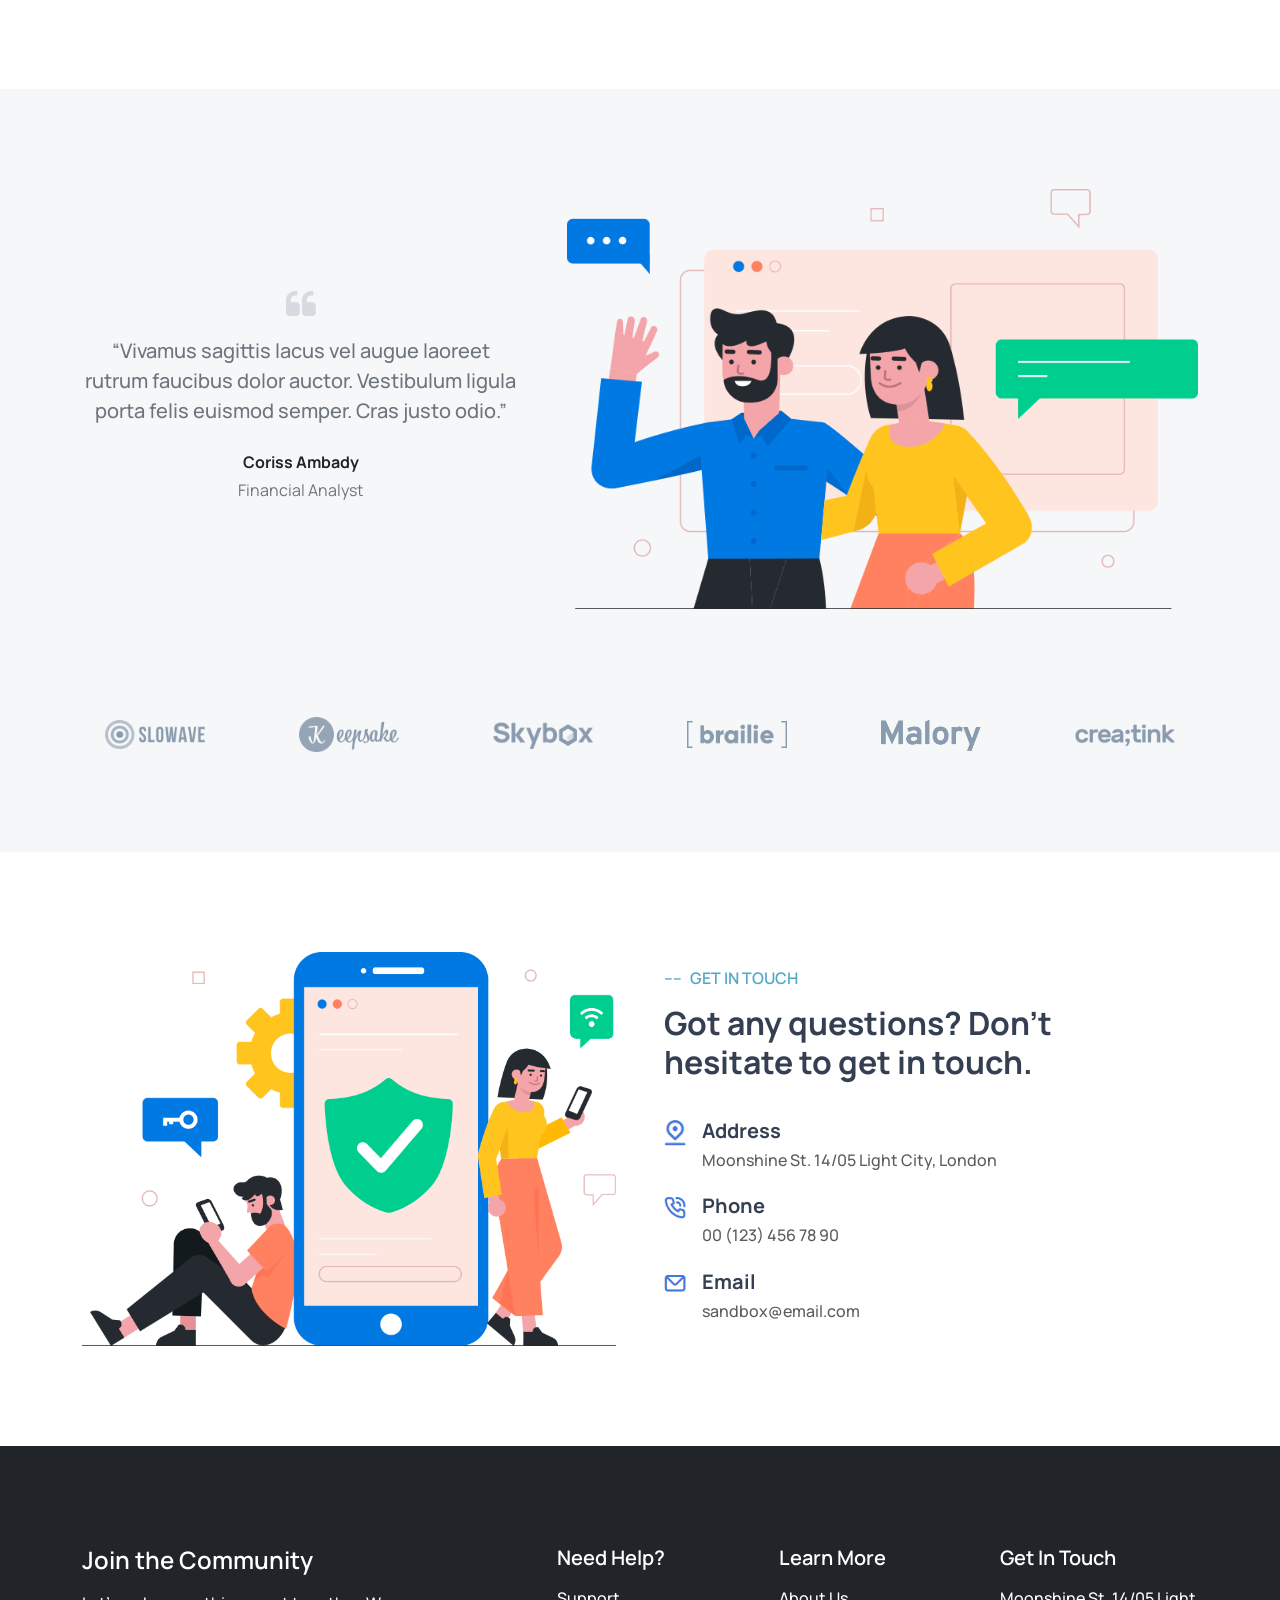
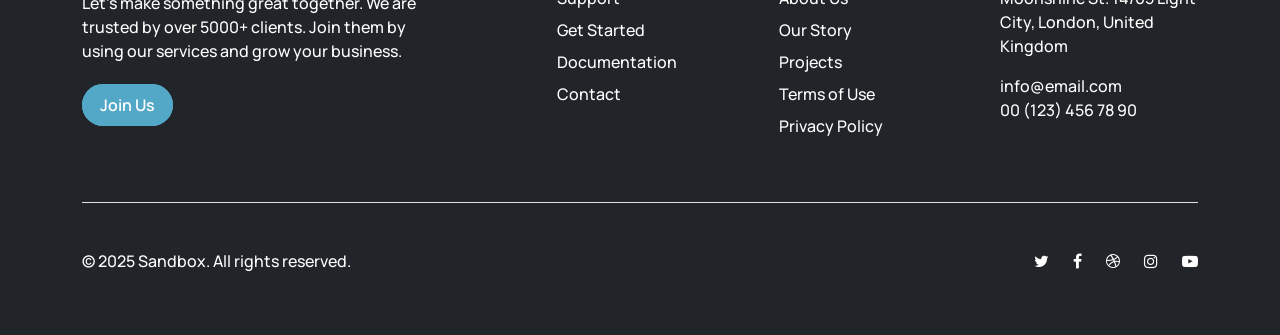
==== commit 17c9d4eb: "footer fixed" ====
--- a/about.html
+++ b/about.html
@@ -505,6 +505,29 @@
                     </div>
                 </div>
             </div>
+            <div class="copyright border-top mt-5">
+                <div class="row justify-content-between">
+                    <div class="col-lg-6 col-md-6">
+                        <p class="text-white mb-0 text-lg-start text-md-start text-center mb-lg-0 mb-md-0 mb-2">© 2025 Sandbox.
+                            All rights reserved.</p>
+                    </div>
+                    <div class="col-lg-6 col-md-6">
+                        <ul
+                            class="socials ps-0 list-unstyled d-flex align-items-center justify-content-lg-end justify-content-md-end justify-content-center">
+                            <li class="me-4"><a href="#" class="text-decoration-none text-white"><i class="fa fa-twitter"
+                                        aria-hidden="true"></i></a></li>
+                            <li class="me-4"><a href="#" class="text-decoration-none text-white"><i class="fa fa-facebook"
+                                        aria-hidden="true"></i></a></li>
+                            <li class="me-4"><a href="#" class="text-decoration-none text-white"><i class="fa fa-dribbble"
+                                        aria-hidden="true"></i></a></li>
+                            <li class="me-4"><a href="#" class="text-decoration-none text-white"><i class="fa fa-instagram"
+                                        aria-hidden="true"></i></a></li>
+                            <li><a href="#" class="text-decoration-none text-white"><i class="fa fa-youtube-play"
+                                        aria-hidden="true"></i></a></li>
+                        </ul>
+                    </div>
+                </div>
+            </div>
         </div>
     </footer>
     <!-- Footer End -->
--- a/css/master.css
+++ b/css/master.css
@@ -37,6 +37,14 @@
     transform: translateY(-2px);
     box-shadow: 0 6px 10px 0 #0000001e;
 }
+.btn_c {
+    background-color: #343f52;
+    border: 2px solid #343f52;
+}
+.btn_c:hover {
+    transform: translateY(-2px);
+    box-shadow: 0 6px 10px 0 #0000001e;
+}
 
 
 /* Navigation CSS Start */
@@ -60,7 +68,7 @@
 
 /* Footer CSS Start */
 footer {
-    padding: 100px 0;
+    padding: 100px 0 0;
 }
 footer h4, footer h5 {
     color: #343f52;
@@ -75,9 +83,27 @@
 footer .links li a:hover, footer .email:hover, footer .number:hover {
     color: #54a8c7 !important;
 }
+footer .copyright {
+    padding: 46px 0;
+}
+footer .copyright .socials .twitter {
+    color: #5daed5;
+}
+footer .copyright .socials .facebook {
+    color: #4470cf;
+}
+footer .copyright .socials .dribbble {
+    color: #e94d88;
+}
+footer .copyright .socials .instagram {
+    color: #d53581;
+}
+footer .copyright .socials .youtube {
+    color: #c8312b;
+}
 @media screen and (max-width: 768px) {
     footer {
-        padding: 60px 0;
+        padding: 60px 0 0;
     }
     footer h4 {
         font-size: 18px;
@@ -91,10 +117,13 @@
     footer .margin_top {
         margin-top: 44px !important;
     }
+    footer .copyright {
+        padding: 38px 0 24px;
+    }
 }
 @media screen and (max-width: 576px) {
     footer {
-        padding: 38px 0;
+        padding: 38px 0 0;
     }
     footer h4 {
         font-size: 16px;
@@ -108,5 +137,8 @@
     footer .margin_top {
         margin-top: 24px !important;
     }
+    footer .copyright {
+        padding: 34px 0 20px;
+    }
 }
 /* Footer CSS End */
